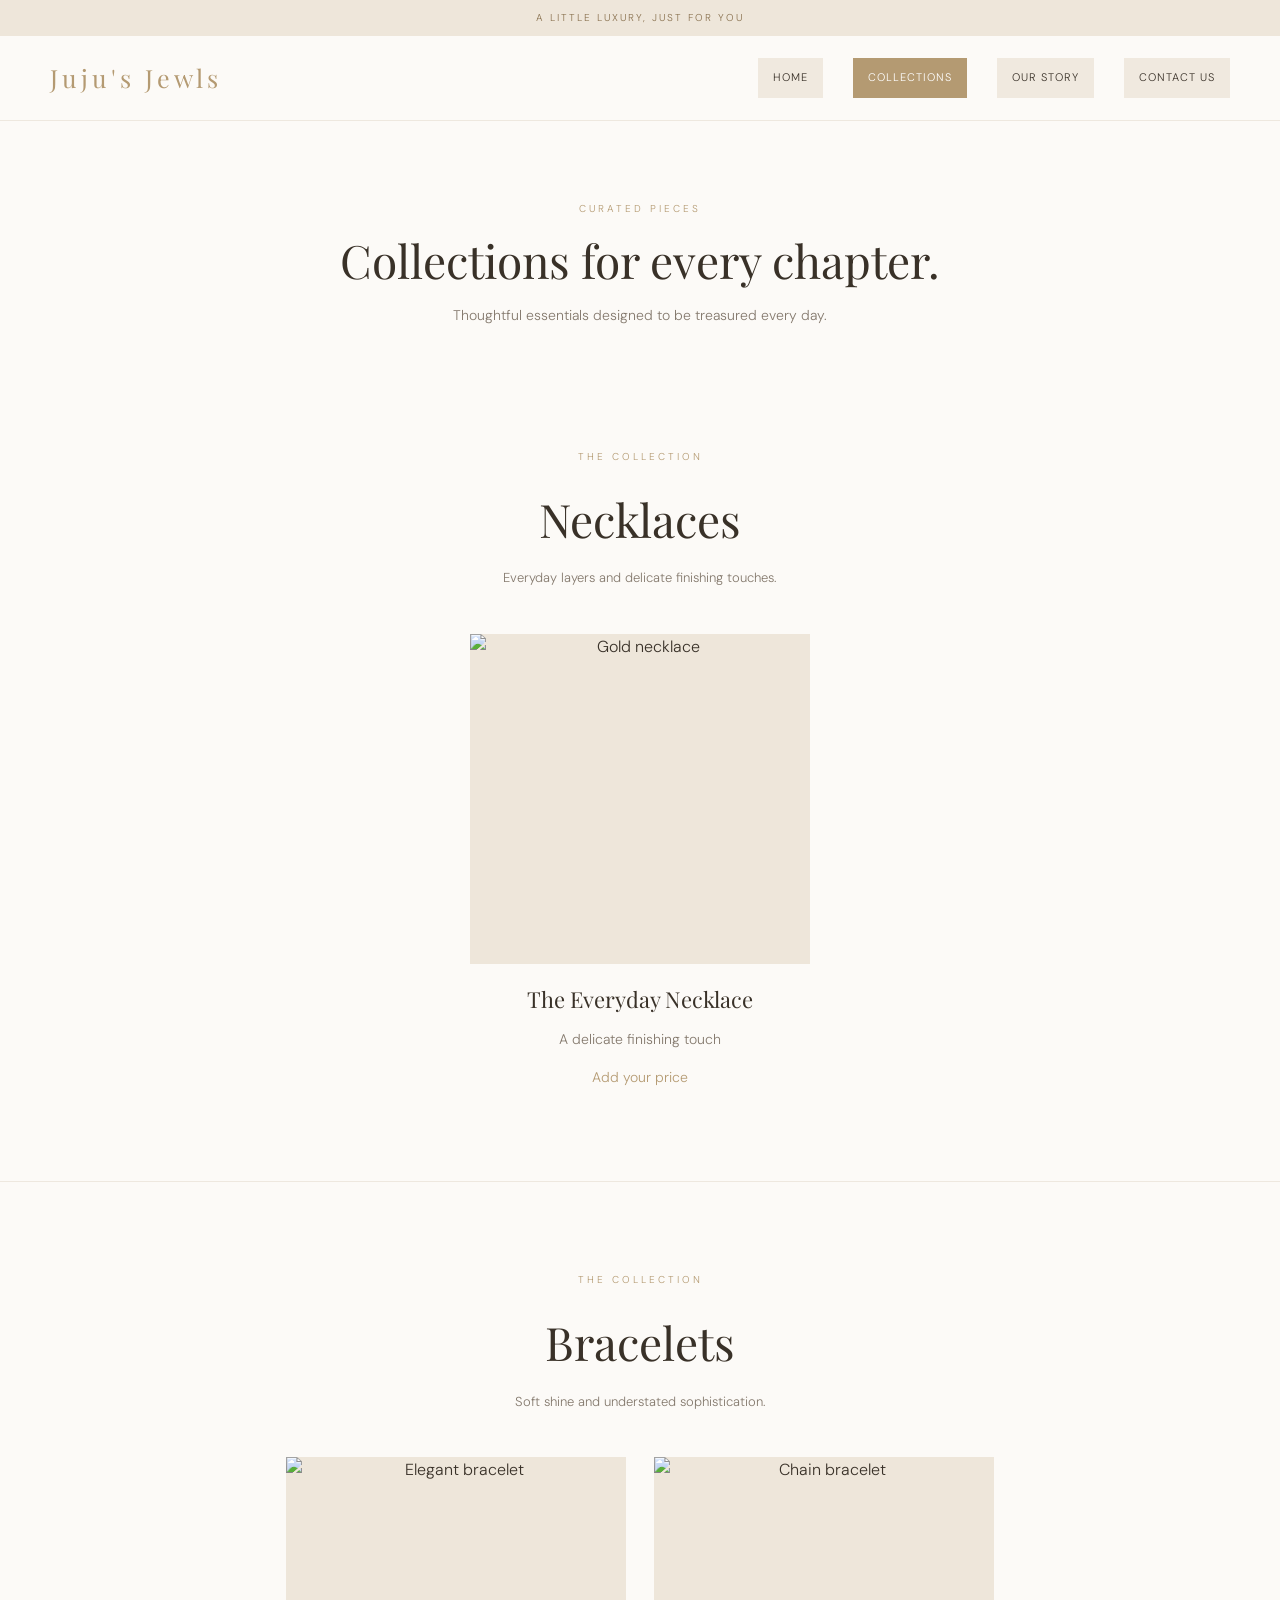
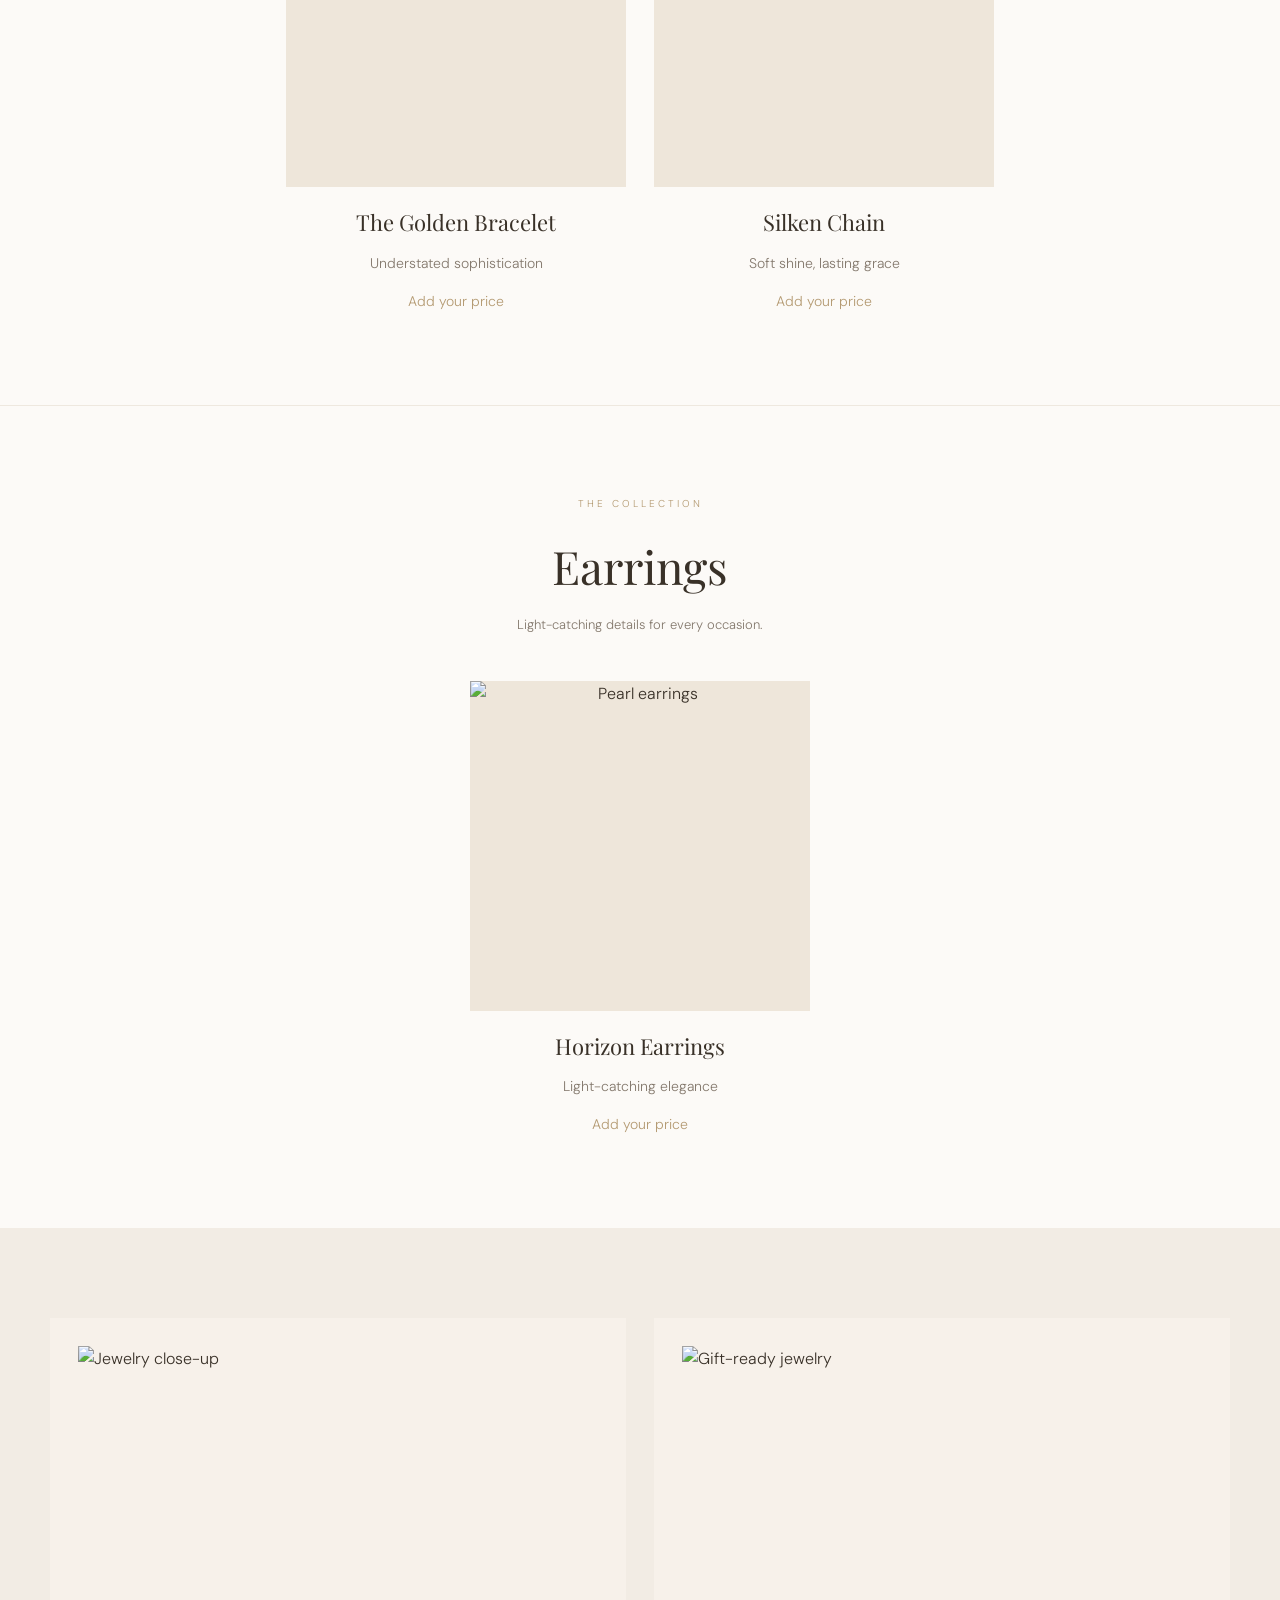
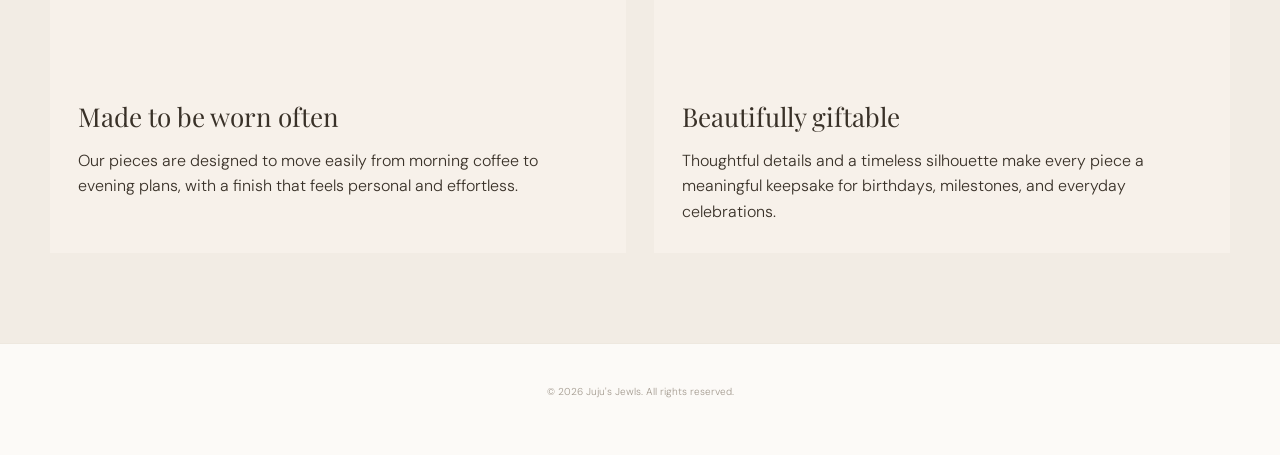
==== collections.html @ a083486d "yay" ====
<!DOCTYPE html>
<html lang="en">
  <head>
    <meta charset="UTF-8" />
    <meta name="viewport" content="width=device-width, initial-scale=1.0" />
    <title>Collections | Juju's Jewls</title>
    <link rel="preconnect" href="https://fonts.googleapis.com" />
    <link rel="preconnect" href="https://fonts.gstatic.com" crossorigin />
    <link href="https://fonts.googleapis.com/css2?family=Playfair+Display:wght@400;500&family=DM+Sans:wght@300;400;500&display=swap" rel="stylesheet" />
    <link rel="stylesheet" href="styles.css" />
  </head>
  <body>
    <div class="announcement">A little luxury, just for you</div>

    <header>
      <div class="container header-inner">
        <span class="logo">Juju's Jewls</span>

        <nav>
          <a href="index.html">Home</a>
          <a href="collections.html" class="active">Collections</a>
          <a href="story.html">Our Story</a>
          <a href="contact.html">Contact Us</a>
        </nav>
      </div>
    </header>

    <main>
      <section class="page-hero">
        <div class="container">
          <div class="eyebrow">Curated pieces</div>
          <h1>Collections for every chapter.</h1>
          <p>Thoughtful essentials designed to be treasured every day.</p>
        </div>
      </section>

      <section class="section jewelry-section" aria-labelledby="necklaces-heading">
        <div class="container">
          <div class="section-header">
            <div class="eyebrow">The collection</div>
            <h2 id="necklaces-heading">Necklaces</h2>
            <p>Everyday layers and delicate finishing touches.</p>
          </div>
          <div class="category-grid">
            <article class="product-card">
              <img src="https://images.unsplash.com/photo-1599643478518-a784e5dc4c8f?auto=format&fit=crop&w=800&q=85" alt="Gold necklace" loading="lazy" />
              <h3>The Everyday Necklace</h3>
              <p>A delicate finishing touch</p>
              <p class="price">Add your price</p>
            </article>
          </div>
        </div>
      </section>

      <section class="section jewelry-section" aria-labelledby="bracelets-heading">
        <div class="container">
          <div class="section-header">
            <div class="eyebrow">The collection</div>
            <h2 id="bracelets-heading">Bracelets</h2>
            <p>Soft shine and understated sophistication.</p>
          </div>
          <div class="category-grid">
            <article class="product-card">
              <img src="https://images.unsplash.com/photo-1611591437281-460bfbe1220a?auto=format&fit=crop&w=800&q=85" alt="Elegant bracelet" loading="lazy" />
              <h3>The Golden Bracelet</h3>
              <p>Understated sophistication</p>
              <p class="price">Add your price</p>
            </article>

            <article class="product-card">
              <img src="https://images.unsplash.com/photo-1617038220319-276d3cfab638?auto=format&fit=crop&w=800&q=85" alt="Chain bracelet" loading="lazy" />
              <h3>Silken Chain</h3>
              <p>Soft shine, lasting grace</p>
              <p class="price">Add your price</p>
            </article>
          </div>
        </div>
      </section>

      <section class="section jewelry-section" aria-labelledby="earrings-heading">
        <div class="container">
          <div class="section-header">
            <div class="eyebrow">The collection</div>
            <h2 id="earrings-heading">Earrings</h2>
            <p>Light-catching details for every occasion.</p>
          </div>
          <div class="category-grid">
            <article class="product-card">
              <img src="https://images.unsplash.com/photo-1523170335258-f5ed11844a49?auto=format&fit=crop&w=800&q=85" alt="Pearl earrings" loading="lazy" />
              <h3>Horizon Earrings</h3>
              <p>Light-catching elegance</p>
              <p class="price">Add your price</p>
            </article>
          </div>
        </div>
      </section>

      <section class="section" style="background: #f2ece4;">
        <div class="container feature-grid">
          <article class="feature-card">
            <img src="https://images.unsplash.com/photo-1535632787350-4e68ef0ac584?auto=format&fit=crop&w=1200&q=85" alt="Jewelry close-up" />
            <h3>Made to be worn often</h3>
            <p>Our pieces are designed to move easily from morning coffee to evening plans, with a finish that feels personal and effortless.</p>
          </article>

          <article class="feature-card">
            <img src="https://images.unsplash.com/photo-1601821765780-754fa98637c1?auto=format&fit=crop&w=1200&q=85" alt="Gift-ready jewelry" />
            <h3>Beautifully giftable</h3>
            <p>Thoughtful details and a timeless silhouette make every piece a meaningful keepsake for birthdays, milestones, and everyday celebrations.</p>
          </article>
        </div>
      </section>
    </main>

    <footer>
      <div class="container">
        <div class="copyright">© <span id="year"></span> Juju's Jewls. All rights reserved.</div>
      </div>
    </footer>

    <script src="script.js"></script>
  </body>
</html>
---- styles.css ----
* {
  margin: 0;
  padding: 0;
  box-sizing: border-box;
}

:root {
  --bg: #fcfaf7;
  --panel: #f2ece4;
  --accent: #b49a72;
  --accent-deep: #91764f;
  --text: #393128;
  --muted: #84796d;
  --line: #eee8df;
  --soft: #f0e9df;
}

html {
  scroll-behavior: smooth;
}

body {
  background: var(--bg);
  color: var(--text);
  font-family: 'DM Sans', sans-serif;
  font-weight: 300;
  line-height: 1.6;
}

a {
  text-decoration: none;
  color: inherit;
}

img {
  display: block;
  max-width: 100%;
}

.container {
  width: min(1180px, calc(100% - 40px));
  margin: 0 auto;
}

.announcement {
  background: #eee6da;
  color: #89714f;
  text-align: center;
  padding: 10px;
  font-size: 10px;
  letter-spacing: 2px;
  text-transform: uppercase;
}

header {
  position: sticky;
  top: 0;
  z-index: 10;
  background: rgba(252, 250, 247, 0.96);
  backdrop-filter: blur(8px);
  border-bottom: 1px solid var(--line);
}

.header-inner {
  display: flex;
  align-items: center;
  justify-content: space-between;
  padding: 22px 0;
}

.logo {
  font-family: 'Playfair Display', serif;
  font-size: 25px;
  letter-spacing: 4px;
  color: var(--accent);
}

nav {
  display: flex;
  align-items: center;
  gap: 30px;
}

nav a {
  padding: 10px 14px;
  border: 1px solid transparent;
  background: var(--soft);
  font-size: 11px;
  letter-spacing: 1px;
  text-transform: uppercase;
  color: var(--text);
  transition: background 0.2s ease, color 0.2s ease, border-color 0.2s ease;
}

nav a:hover:not(.active) {
  background: #e7ddcf;
}

nav a.active {
  background: var(--accent);
  border-color: var(--accent);
  color: white;
}

.hero {
  min-height: 580px;
  display: grid;
  grid-template-columns: 1fr 1fr;
  align-items: center;
  gap: 50px;
  padding: 70px 0;
}

.hero-no-image {
  grid-template-columns: 1fr;
  justify-items: center;
  text-align: center;
}

.hero-text {
  max-width: 470px;
}

.eyebrow {
  color: var(--accent);
  letter-spacing: 3px;
  font-size: 10px;
  text-transform: uppercase;
  margin-bottom: 18px;
}

h1,
h2,
h3 {
  font-family: 'Playfair Display', serif;
  font-weight: 400;
}

h1 {
  font-size: clamp(42px, 5vw, 67px);
  line-height: 1.12;
  margin-bottom: 22px;
}

.hero-text p,
.page-hero p,
.story-copy p,
.contact-copy p,
.section-intro p,
.value-card p,
.product-card p,
.feature-copy p,
.info-block p,
.contact-form p {
  color: var(--muted);
  font-size: 14px;
  line-height: 2;
}

.button,
button {
  display: inline-block;
  padding: 15px 25px;
  background: var(--accent);
  color: white;
  text-transform: uppercase;
  letter-spacing: 2px;
  font-size: 10px;
  border: 1px solid var(--accent);
  cursor: pointer;
  transition: background 0.2s ease, border 0.2s ease;
}

.button:hover,
button:hover {
  background: var(--accent-deep);
  border-color: var(--accent-deep);
}

.button.secondary {
  background: transparent;
  color: var(--text);
  border-color: var(--text);
}

.button.secondary:hover {
  background: var(--text);
  color: white;
}

.hero img,
.story-visual img,
.contact-visual img,
.product-card img,
.feature-card img {
  width: 100%;
  object-fit: cover;
}

.hero img {
  height: 490px;
}

.benefits {
  background: var(--soft);
  padding: 25px 0;
}

.benefits-grid {
  display: flex;
  justify-content: space-around;
  flex-wrap: wrap;
  gap: 15px;
  color: #806d53;
  font-size: 10px;
  letter-spacing: 1.5px;
  text-transform: uppercase;
}

.section {
  padding: 90px 0;
}

.section-header {
  text-align: center;
  margin-bottom: 45px;
}

.section-header h2,
.page-hero h1,
.story-copy h2,
.contact-copy h2 {
  font-size: clamp(32px, 4vw, 46px);
}

.section-header p {
  color: var(--muted);
  margin-top: 12px;
  font-size: 13px;
}

.product-grid,
.feature-grid,
.story-grid,
.contact-grid,
.values-grid {
  display: grid;
  gap: 28px;
}

.product-grid {
  grid-template-columns: repeat(3, minmax(0, 1fr));
}

.jewelry-section + .jewelry-section {
  border-top: 1px solid var(--line);
}

.category-grid {
  display: flex;
  flex-wrap: wrap;
  justify-content: center;
  gap: 28px;
}

.category-grid .product-card {
  width: min(100%, 340px);
}

.product-card {
  text-align: center;
}

.product-card img {
  height: 330px;
  margin-bottom: 18px;
  background: #eee6da;
}

.product-card h3 {
  margin-bottom: 8px;
  font-size: 22px;
}

.product-card .price {
  color: var(--accent) !important;
  margin-top: 10px;
}

.feature-grid {
  grid-template-columns: repeat(2, minmax(0, 1fr));
}

.feature-card {
  background: #f7f1ea;
  padding: 28px;
}

.feature-card img {
  height: 330px;
  margin-bottom: 20px;
}

.feature-card h3 {
  font-size: 26px;
  margin-bottom: 10px;
}

.page-hero {
  padding: 80px 0 30px;
  text-align: center;
}

.page-hero h1 {
  margin-bottom: 14px;
}

.story-grid,
.contact-grid {
  grid-template-columns: 1.1fr 0.9fr;
  align-items: center;
}

.story-visual img,
.contact-visual img {
  height: 500px;
}

.story-copy,
.contact-copy {
  padding: 20px 0;
}

.story-copy h2,
.contact-copy h2 {
  margin-bottom: 18px;
}

.story-copy p + p,
.contact-copy p + p {
  margin-top: 18px;
}

.values-grid {
  grid-template-columns: repeat(3, minmax(0, 1fr));
  margin-top: 40px;
}

.value-card {
  background: var(--panel);
  padding: 28px 22px;
  text-align: center;
}

.value-card h3 {
  margin-bottom: 12px;
  font-size: 24px;
}

.contact-layout {
  display: grid;
  grid-template-columns: 1.1fr 0.9fr;
  gap: 30px;
  align-items: start;
}

.info-stack {
  display: grid;
  gap: 18px;
}

.info-block {
  background: var(--panel);
  min-height: 220px;
  padding: 38px 30px;
  display: flex;
  flex-direction: column;
  justify-content: center;
}

.info-block h3 {
  font-size: 30px;
  margin-bottom: 6px;
}

.info-block p {
  font-size: 18px;
}

.contact-form {
  background: white;
  border: 1px solid var(--line);
  padding: 28px;
}

.form-row {
  display: grid;
  gap: 18px;
  margin-top: 20px;
}

label {
  display: grid;
  gap: 8px;
  color: var(--text);
  font-size: 12px;
  letter-spacing: 1px;
  text-transform: uppercase;
}

input,
textarea {
  width: 100%;
  padding: 14px 15px;
  background: #f9f5f0;
  border: 1px solid #ddd2c5;
  font: inherit;
  color: var(--text);
}

textarea {
  min-height: 140px;
  resize: vertical;
}

.newsletter {
  padding: 80px 0;
  text-align: center;
}

.newsletter h2 {
  font-size: clamp(30px, 4vw, 42px);
  margin-bottom: 12px;
}

.newsletter form {
  display: flex;
  justify-content: center;
  align-items: center;
  width: min(470px, 100%);
  margin: 30px auto 0;
}

.newsletter input {
  flex: 1;
  min-width: 0;
  background: transparent;
}

#message {
  margin-top: 15px;
  color: var(--muted);
  min-height: 24px;
}

footer {
  padding: 40px 20px 55px;
  text-align: center;
  border-top: 1px solid var(--line);
}

footer .logo {
  display: inline-block;
  margin-bottom: 20px;
}

.footer-links {
  display: flex;
  justify-content: center;
  flex-wrap: wrap;
  gap: 22px;
  margin-bottom: 25px;
  font-size: 11px;
  color: var(--muted);
}

.copyright {
  color: #a39a8f;
  font-size: 10px;
}

@media (max-width: 900px) {
  .product-grid,
  .feature-grid,
  .story-grid,
  .contact-grid,
  .contact-layout,
  .values-grid {
    grid-template-columns: 1fr;
  }

  .hero {
    grid-template-columns: 1fr;
    text-align: center;
    padding: 50px 0;
    gap: 30px;
  }

  .hero-text {
    max-width: none;
  }

  .hero img,
  .story-visual img,
  .contact-visual img {
    height: 380px;
  }
}

@media (max-width: 680px) {
  .header-inner {
    flex-direction: column;
    gap: 18px;
  }

  nav {
    flex-wrap: wrap;
    justify-content: center;
    gap: 14px;
  }

  nav a {
    font-size: 9px;
  }

  .section {
    padding: 70px 0;
  }

  .newsletter form {
    flex-direction: column;
    gap: 10px;
  }

  .newsletter button,
  .newsletter input {
    width: 100%;
  }

  .button,
  button {
    width: auto;
  }
}
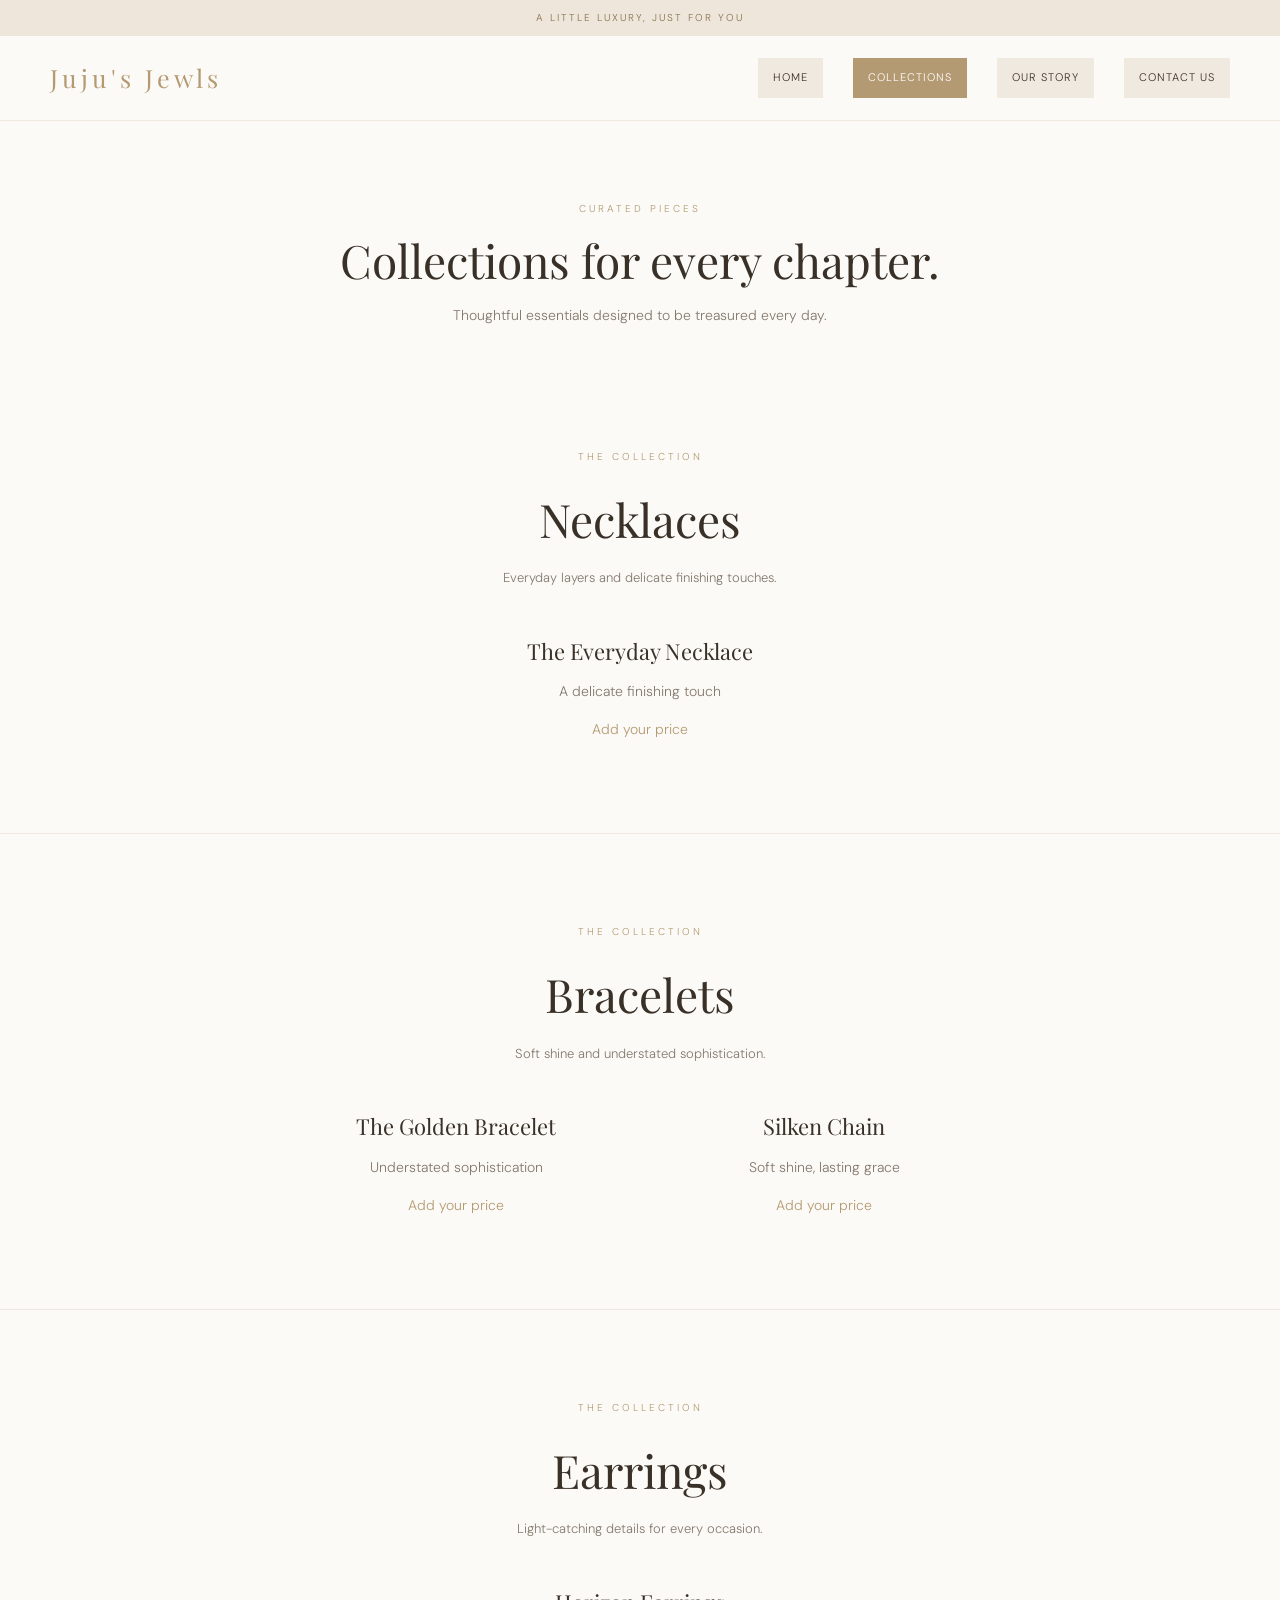
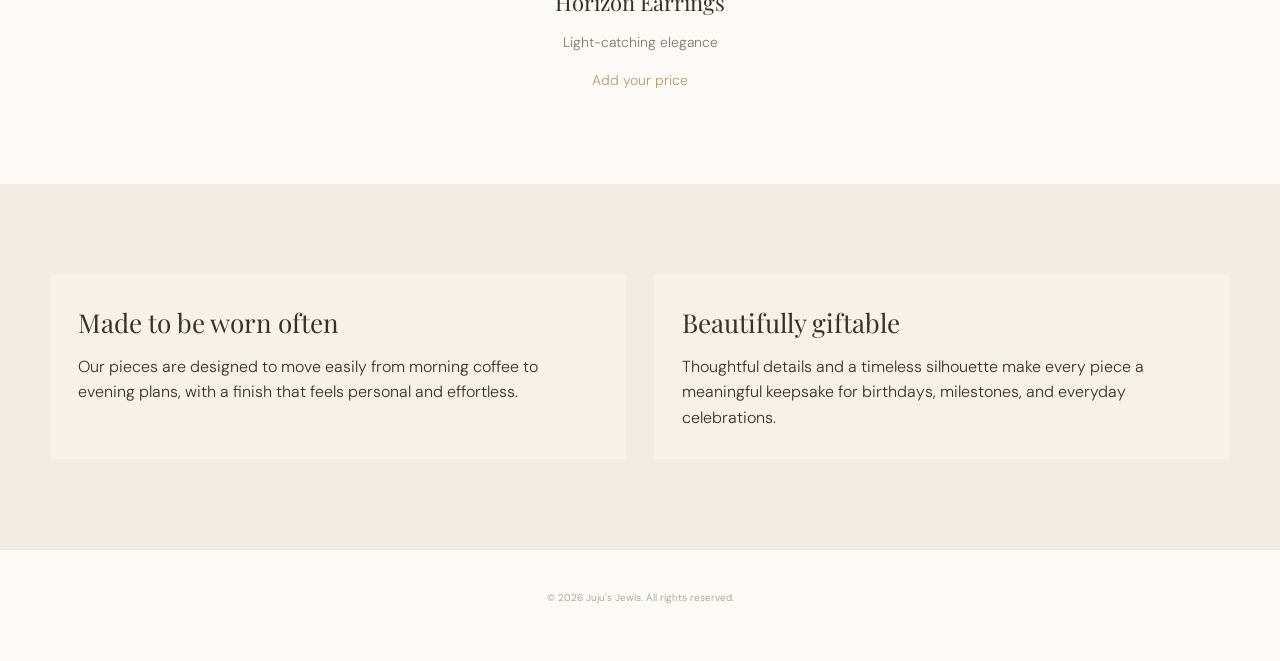
==== commit bbd18daa: "mewo" ====
--- a/collections.html
+++ b/collections.html
@@ -43,7 +43,6 @@
           </div>
           <div class="category-grid">
             <article class="product-card">
-              <img src="https://images.unsplash.com/photo-1599643478518-a784e5dc4c8f?auto=format&fit=crop&w=800&q=85" alt="Gold necklace" loading="lazy" />
               <h3>The Everyday Necklace</h3>
               <p>A delicate finishing touch</p>
               <p class="price">Add your price</p>
@@ -61,14 +60,12 @@
           </div>
           <div class="category-grid">
             <article class="product-card">
-              <img src="https://images.unsplash.com/photo-1611591437281-460bfbe1220a?auto=format&fit=crop&w=800&q=85" alt="Elegant bracelet" loading="lazy" />
               <h3>The Golden Bracelet</h3>
               <p>Understated sophistication</p>
               <p class="price">Add your price</p>
             </article>
 
             <article class="product-card">
-              <img src="https://images.unsplash.com/photo-1617038220319-276d3cfab638?auto=format&fit=crop&w=800&q=85" alt="Chain bracelet" loading="lazy" />
               <h3>Silken Chain</h3>
               <p>Soft shine, lasting grace</p>
               <p class="price">Add your price</p>
@@ -86,7 +83,6 @@
           </div>
           <div class="category-grid">
             <article class="product-card">
-              <img src="https://images.unsplash.com/photo-1523170335258-f5ed11844a49?auto=format&fit=crop&w=800&q=85" alt="Pearl earrings" loading="lazy" />
               <h3>Horizon Earrings</h3>
               <p>Light-catching elegance</p>
               <p class="price">Add your price</p>
@@ -98,13 +94,11 @@
       <section class="section" style="background: #f2ece4;">
         <div class="container feature-grid">
           <article class="feature-card">
-            <img src="https://images.unsplash.com/photo-1535632787350-4e68ef0ac584?auto=format&fit=crop&w=1200&q=85" alt="Jewelry close-up" />
             <h3>Made to be worn often</h3>
             <p>Our pieces are designed to move easily from morning coffee to evening plans, with a finish that feels personal and effortless.</p>
           </article>
 
           <article class="feature-card">
-            <img src="https://images.unsplash.com/photo-1601821765780-754fa98637c1?auto=format&fit=crop&w=1200&q=85" alt="Gift-ready jewelry" />
             <h3>Beautifully giftable</h3>
             <p>Thoughtful details and a timeless silhouette make every piece a meaningful keepsake for birthdays, milestones, and everyday celebrations.</p>
           </article>
--- a/styles.css
+++ b/styles.css
@@ -119,6 +119,15 @@
 
 .hero-text {
   max-width: 470px;
+}
+
+.hero-actions {
+  display: flex;
+  justify-content: center;
+  align-items: center;
+  gap: 14px;
+  margin-top: 28px;
+  flex-wrap: wrap;
 }
 
 .eyebrow {
@@ -341,6 +350,23 @@
   margin-top: 18px;
 }
 
+.detail-list {
+  display: flex;
+  flex-wrap: wrap;
+  gap: 10px;
+  margin: 22px 0 28px;
+}
+
+.detail-list span {
+  background: rgba(180, 154, 114, 0.1);
+  border: 1px solid rgba(145, 118, 79, 0.2);
+  color: var(--accent-deep);
+  padding: 10px 14px;
+  font-size: 10px;
+  letter-spacing: 1.4px;
+  text-transform: uppercase;
+}
+
 .values-grid {
   grid-template-columns: repeat(3, minmax(0, 1fr));
   margin-top: 40px;
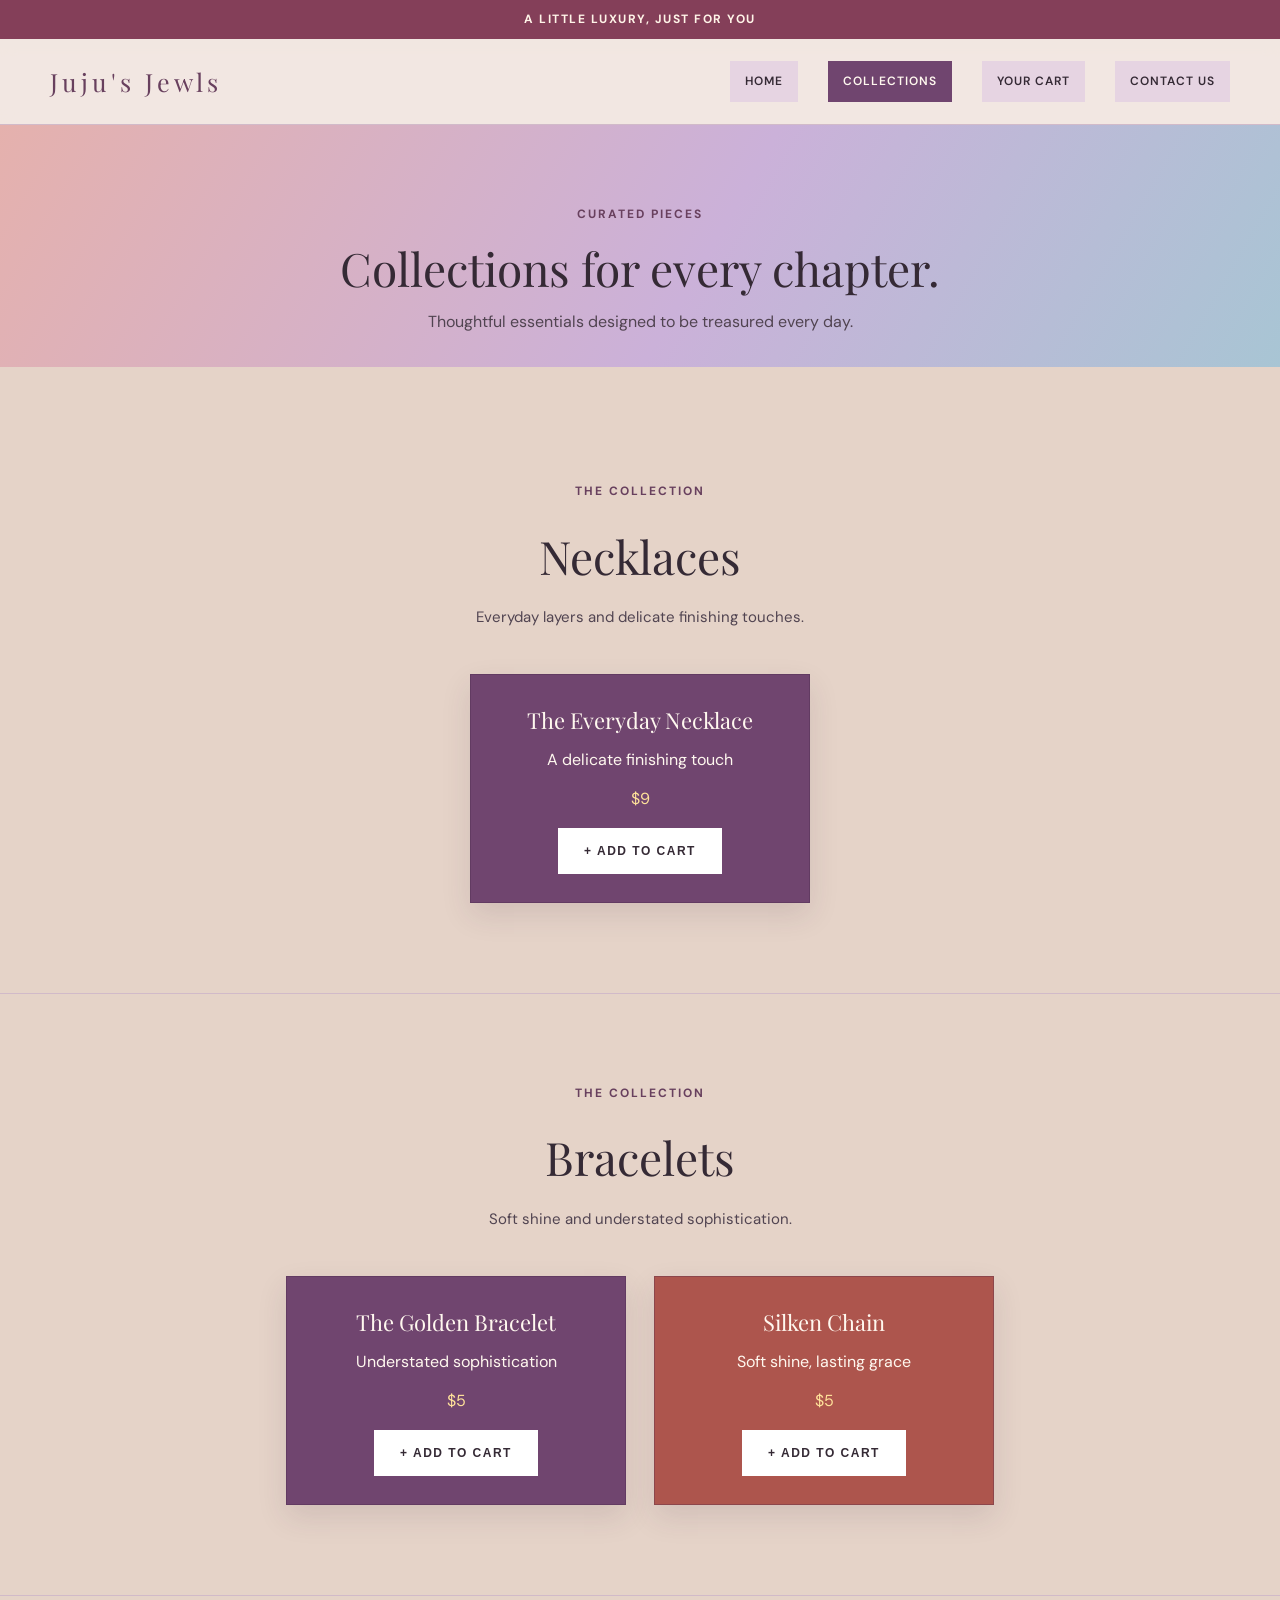
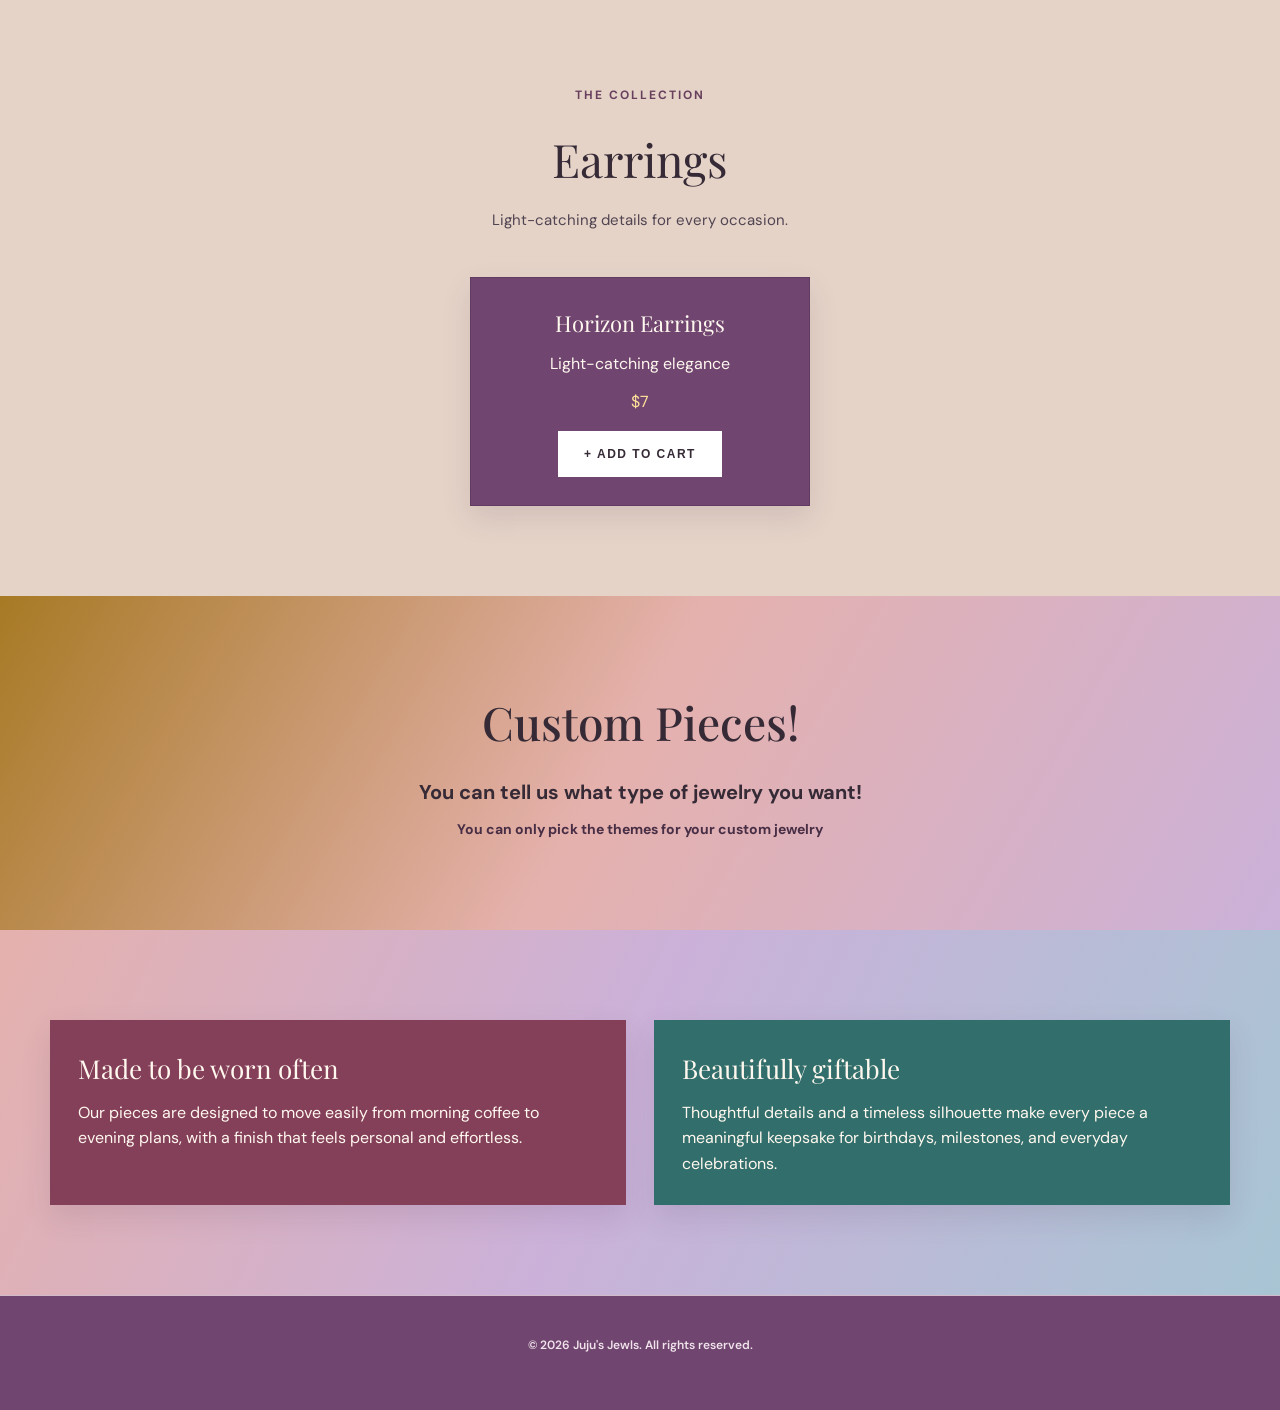
==== commit 73bff85f: "hooray" ====
--- a/collections.html
+++ b/collections.html
@@ -19,7 +19,7 @@
         <nav>
           <a href="index.html">Home</a>
           <a href="collections.html" class="active">Collections</a>
-          <a href="story.html">Our Story</a>
+          <a href="cart.html">Your Cart</a>
           <a href="contact.html">Contact Us</a>
         </nav>
       </div>
@@ -34,6 +34,8 @@
         </div>
       </section>
 
+      <p id="cart-status" class="cart-status container" role="status" aria-live="polite"></p>
+
       <section class="section jewelry-section" aria-labelledby="necklaces-heading">
         <div class="container">
           <div class="section-header">
@@ -45,7 +47,8 @@
             <article class="product-card">
               <h3>The Everyday Necklace</h3>
               <p>A delicate finishing touch</p>
-              <p class="price">Add your price</p>
+              <p class="price">$9</p>
+              <button class="add-to-cart" type="button" data-product-id="everyday-necklace" data-product-name="The Everyday Necklace" data-product-price="9">+ ADD TO CART</button>
             </article>
           </div>
         </div>
@@ -62,13 +65,15 @@
             <article class="product-card">
               <h3>The Golden Bracelet</h3>
               <p>Understated sophistication</p>
-              <p class="price">Add your price</p>
+              <p class="price">$5</p>
+              <button class="add-to-cart" type="button" data-product-id="golden-bracelet" data-product-name="The Golden Bracelet" data-product-price="5">+ ADD TO CART</button>
             </article>
 
             <article class="product-card">
               <h3>Silken Chain</h3>
               <p>Soft shine, lasting grace</p>
-              <p class="price">Add your price</p>
+              <p class="price">$5</p>
+              <button class="add-to-cart" type="button" data-product-id="silken-chain" data-product-name="Silken Chain" data-product-price="5">+ ADD TO CART</button>
             </article>
           </div>
         </div>
@@ -85,13 +90,22 @@
             <article class="product-card">
               <h3>Horizon Earrings</h3>
               <p>Light-catching elegance</p>
-              <p class="price">Add your price</p>
+              <p class="price">$7</p>
+              <button class="add-to-cart" type="button" data-product-id="horizon-earrings" data-product-name="Horizon Earrings" data-product-price="7">+ ADD TO CART</button>
             </article>
           </div>
         </div>
       </section>
 
-      <section class="section" style="background: #f2ece4;">
+      <section class="section custom-pieces-section" aria-labelledby="custom-pieces-heading">
+        <div class="container custom-pieces-copy">
+          <h2 id="custom-pieces-heading">Custom Pieces!</h2>
+          <p class="custom-pieces-intro">You can tell us what type of jewelry you want!</p>
+          <p class="custom-pieces-note">You can only pick the themes for your custom jewelry</p>
+        </div>
+      </section>
+
+      <section class="section pastel-section">
         <div class="container feature-grid">
           <article class="feature-card">
             <h3>Made to be worn often</h3>
--- a/styles.css
+++ b/styles.css
@@ -5,14 +5,25 @@
 }
 
 :root {
-  --bg: #fcfaf7;
-  --panel: #f2ece4;
-  --accent: #b49a72;
-  --accent-deep: #91764f;
-  --text: #393128;
-  --muted: #84796d;
-  --line: #eee8df;
-  --soft: #f0e9df;
+  --bg: #e5d3c8;
+  --panel: #d9c3dc;
+  --accent: #68405e;
+  --accent-deep: #482e45;
+  --text: #352a35;
+  --muted: #514451;
+  --line: #d1bac9;
+  --soft: #e6d4e2;
+  --blush: #e5b1ad;
+  --lavender: #cbb1d9;
+  --mint: #b5cda9;
+  --blue: #a8c5d4;
+  --butter: #e3c477;
+  --berry: #70456f;
+  --wine: #843f59;
+  --teal: #326e6b;
+  --coral: #ad554d;
+  --emerald: #416c50;
+  --gold: #a77a25;
 }
 
 html {
@@ -23,7 +34,7 @@
   background: var(--bg);
   color: var(--text);
   font-family: 'DM Sans', sans-serif;
-  font-weight: 300;
+  font-weight: 400;
   line-height: 1.6;
 }
 
@@ -43,12 +54,13 @@
 }
 
 .announcement {
-  background: #eee6da;
-  color: #89714f;
+  background: var(--wine);
+  color: #fff4e8;
   text-align: center;
   padding: 10px;
-  font-size: 10px;
-  letter-spacing: 2px;
+  font-size: 12px;
+  font-weight: 700;
+  letter-spacing: 1.5px;
   text-transform: uppercase;
 }
 
@@ -56,7 +68,7 @@
   position: sticky;
   top: 0;
   z-index: 10;
-  background: rgba(252, 250, 247, 0.96);
+  background: rgba(242, 232, 227, 0.97);
   backdrop-filter: blur(8px);
   border-bottom: 1px solid var(--line);
 }
@@ -85,7 +97,8 @@
   padding: 10px 14px;
   border: 1px solid transparent;
   background: var(--soft);
-  font-size: 11px;
+  font-size: 12px;
+  font-weight: 600;
   letter-spacing: 1px;
   text-transform: uppercase;
   color: var(--text);
@@ -93,13 +106,13 @@
 }
 
 nav a:hover:not(.active) {
-  background: #e7ddcf;
+  background: var(--lavender);
 }
 
 nav a.active {
-  background: var(--accent);
-  border-color: var(--accent);
-  color: white;
+  background: var(--berry);
+  border-color: var(--berry);
+  color: #fff8ef;
 }
 
 .hero {
@@ -109,6 +122,10 @@
   align-items: center;
   gap: 50px;
   padding: 70px 0;
+  background-image:
+    radial-gradient(ellipse at 18% 20%, rgba(227, 196, 119, 0.52), transparent 42%),
+    radial-gradient(ellipse at 82% 76%, rgba(168, 197, 212, 0.76), transparent 48%),
+    linear-gradient(120deg, #e8c4d9, #e9c2b7 52%, #d5c4e4);
 }
 
 .hero-no-image {
@@ -132,8 +149,9 @@
 
 .eyebrow {
   color: var(--accent);
-  letter-spacing: 3px;
-  font-size: 10px;
+  letter-spacing: 2px;
+  font-size: 12px;
+  font-weight: 700;
   text-transform: uppercase;
   margin-bottom: 18px;
 }
@@ -162,39 +180,40 @@
 .info-block p,
 .contact-form p {
   color: var(--muted);
-  font-size: 14px;
-  line-height: 2;
+  font-size: 16px;
+  line-height: 1.8;
 }
 
 .button,
 button {
   display: inline-block;
   padding: 15px 25px;
-  background: var(--accent);
-  color: white;
+  background: var(--berry);
+  color: #fff8ef;
   text-transform: uppercase;
-  letter-spacing: 2px;
-  font-size: 10px;
-  border: 1px solid var(--accent);
+  letter-spacing: 1.5px;
+  font-size: 12px;
+  font-weight: 700;
+  border: 1px solid #5c375c;
   cursor: pointer;
   transition: background 0.2s ease, border 0.2s ease;
 }
 
 .button:hover,
 button:hover {
-  background: var(--accent-deep);
-  border-color: var(--accent-deep);
+  background: var(--wine);
+  border-color: #6b3047;
 }
 
 .button.secondary {
-  background: transparent;
+  background: var(--gold);
   color: var(--text);
-  border-color: var(--text);
+  border-color: #8d641e;
 }
 
 .button.secondary:hover {
-  background: var(--text);
-  color: white;
+  background: #c89535;
+  color: var(--text);
 }
 
 .hero img,
@@ -211,7 +230,7 @@
 }
 
 .benefits {
-  background: var(--soft);
+  background: var(--emerald);
   padding: 25px 0;
 }
 
@@ -220,14 +239,36 @@
   justify-content: space-around;
   flex-wrap: wrap;
   gap: 15px;
-  color: #806d53;
-  font-size: 10px;
-  letter-spacing: 1.5px;
+  color: #fff6e7;
+  font-size: 12px;
+  font-weight: 700;
+  letter-spacing: 1px;
   text-transform: uppercase;
 }
 
 .section {
   padding: 90px 0;
+}
+
+.pastel-section {
+  background-image:
+    linear-gradient(115deg, #e5b1ad, #cbb1d9 48%, #a8c5d4);
+}
+
+.story-panel {
+  background-image:
+    linear-gradient(115deg, #e3c477, #e5b1ad 55%, #cbb1d9);
+}
+
+.soft-section {
+  background-color: var(--mint);
+  background-image:
+    linear-gradient(120deg, #b5cda9, #a8c5d4 58%, #cbb1d9);
+}
+
+.page-hero {
+  background-image:
+    linear-gradient(120deg, #e5b1ad, #cbb1d9 55%, #a8c5d4);
 }
 
 .section-header {
@@ -245,7 +286,7 @@
 .section-header p {
   color: var(--muted);
   margin-top: 12px;
-  font-size: 13px;
+  font-size: 15px;
 }
 
 .product-grid,
@@ -265,6 +306,34 @@
   border-top: 1px solid var(--line);
 }
 
+.custom-pieces-section {
+  background: linear-gradient(120deg, var(--gold), var(--blush) 48%, var(--lavender));
+  text-align: center;
+}
+
+.custom-pieces-copy {
+  max-width: 760px;
+}
+
+.custom-pieces-copy h2 {
+  margin-bottom: 16px;
+  font-size: clamp(32px, 4vw, 46px);
+  font-weight: 500;
+}
+
+.custom-pieces-intro {
+  color: var(--text);
+  font-size: 20px;
+  font-weight: 700;
+}
+
+.custom-pieces-note {
+  margin-top: 10px;
+  color: var(--accent-deep);
+  font-size: 14px;
+  font-weight: 700;
+}
+
 .category-grid {
   display: flex;
   flex-wrap: wrap;
@@ -278,12 +347,33 @@
 
 .product-card {
   text-align: center;
+  padding: 28px 20px;
+  color: #fff8ef;
+  background-color: var(--berry);
+  border: 1px solid rgba(68, 39, 71, 0.32);
+  box-shadow: 0 12px 28px rgba(67, 42, 66, 0.12);
+}
+
+.product-card:nth-child(3n + 2) {
+  background-color: var(--coral);
+}
+
+.product-card:nth-child(3n) {
+  background-color: var(--teal);
+}
+
+.product-card:nth-child(4n) {
+  background-color: var(--emerald);
+}
+
+.product-card p {
+  color: #fff8ef;
 }
 
 .product-card img {
   height: 330px;
   margin-bottom: 18px;
-  background: #eee6da;
+  background: var(--butter);
 }
 
 .product-card h3 {
@@ -292,8 +382,67 @@
 }
 
 .product-card .price {
-  color: var(--accent) !important;
+  color: #ffe29a !important;
   margin-top: 10px;
+}
+
+.product-card .add-to-cart {
+  margin-top: 14px;
+  background: #fff;
+  color: #352a35;
+  border-color: #fff;
+}
+
+.product-card .add-to-cart:hover {
+  background: #f3ece8;
+  border-color: #e5d8d2;
+}
+
+.cart-status {
+  min-height: 1.6em;
+  color: var(--accent-deep);
+  font-weight: 600;
+}
+
+.cart-section > .container {
+  max-width: 860px;
+}
+
+.cart-section #cart-empty {
+  margin-bottom: 24px;
+  color: var(--muted);
+  font-size: 18px;
+}
+
+.cart-items {
+  display: grid;
+  gap: 16px;
+  margin-bottom: 24px;
+}
+
+.cart-item {
+  display: flex;
+  align-items: center;
+  justify-content: space-between;
+  gap: 24px;
+  padding: 24px;
+  background: var(--panel);
+  border-left: 5px solid var(--berry);
+}
+
+.cart-item h2 {
+  margin-bottom: 8px;
+  font-size: 22px;
+}
+
+.cart-item p {
+  color: var(--muted);
+}
+
+.cart-total {
+  margin-bottom: 24px;
+  font-size: 20px;
+  font-weight: 700;
 }
 
 .feature-grid {
@@ -301,8 +450,10 @@
 }
 
 .feature-card {
-  background: #f7f1ea;
+  color: #fff8ef;
+  background-color: var(--wine);
   padding: 28px;
+  box-shadow: 0 12px 28px rgba(67, 42, 66, 0.12);
 }
 
 .feature-card img {
@@ -310,6 +461,14 @@
   margin-bottom: 20px;
 }
 
+.feature-card:nth-child(2) {
+  background-color: var(--teal);
+}
+
+.feature-card p {
+  color: #fff8ef;
+}
+
 .feature-card h3 {
   font-size: 26px;
   margin-bottom: 10px;
@@ -322,6 +481,10 @@
 
 .page-hero h1 {
   margin-bottom: 14px;
+}
+
+.page-hero .button {
+  margin-top: 24px;
 }
 
 .story-grid,
@@ -358,12 +521,13 @@
 }
 
 .detail-list span {
-  background: rgba(180, 154, 114, 0.1);
-  border: 1px solid rgba(145, 118, 79, 0.2);
-  color: var(--accent-deep);
+  background: var(--gold);
+  border: 1px solid #8d641e;
+  color: #fff8ef;
   padding: 10px 14px;
-  font-size: 10px;
-  letter-spacing: 1.4px;
+  font-size: 12px;
+  font-weight: 700;
+  letter-spacing: 1px;
   text-transform: uppercase;
 }
 
@@ -373,9 +537,23 @@
 }
 
 .value-card {
-  background: var(--panel);
+  color: #fff8ef;
+  background-color: var(--berry);
   padding: 28px 22px;
   text-align: center;
+  box-shadow: 0 12px 28px rgba(67, 42, 66, 0.1);
+}
+
+.value-card:nth-child(2) {
+  background-color: var(--coral);
+}
+
+.value-card:nth-child(3) {
+  background-color: var(--emerald);
+}
+
+.value-card p {
+  color: #fff8ef;
 }
 
 .value-card h3 {
@@ -396,7 +574,8 @@
 }
 
 .info-block {
-  background: var(--panel);
+  background: var(--blue);
+  border-left: 5px solid var(--teal);
   min-height: 220px;
   padding: 38px 30px;
   display: flex;
@@ -414,7 +593,7 @@
 }
 
 .contact-form {
-  background: white;
+  background: #f9f0eb;
   border: 1px solid var(--line);
   padding: 28px;
 }
@@ -429,7 +608,8 @@
   display: grid;
   gap: 8px;
   color: var(--text);
-  font-size: 12px;
+  font-size: 13px;
+  font-weight: 700;
   letter-spacing: 1px;
   text-transform: uppercase;
 }
@@ -438,8 +618,8 @@
 textarea {
   width: 100%;
   padding: 14px 15px;
-  background: #f9f5f0;
-  border: 1px solid #ddd2c5;
+  background: #f2e3ec;
+  border: 1px solid #c9afc2;
   font: inherit;
   color: var(--text);
 }
@@ -483,11 +663,13 @@
   padding: 40px 20px 55px;
   text-align: center;
   border-top: 1px solid var(--line);
+  background: var(--berry);
 }
 
 footer .logo {
   display: inline-block;
   margin-bottom: 20px;
+  color: #f0d5a0;
 }
 
 .footer-links {
@@ -496,13 +678,15 @@
   flex-wrap: wrap;
   gap: 22px;
   margin-bottom: 25px;
-  font-size: 11px;
-  color: var(--muted);
+  font-size: 13px;
+  font-weight: 600;
+  color: #f0e3eb;
 }
 
 .copyright {
-  color: #a39a8f;
-  font-size: 10px;
+  color: #f0e3eb;
+  font-size: 12px;
+  font-weight: 600;
 }
 
 @media (max-width: 900px) {
@@ -546,7 +730,7 @@
   }
 
   nav a {
-    font-size: 9px;
+    font-size: 11px;
   }
 
   .section {
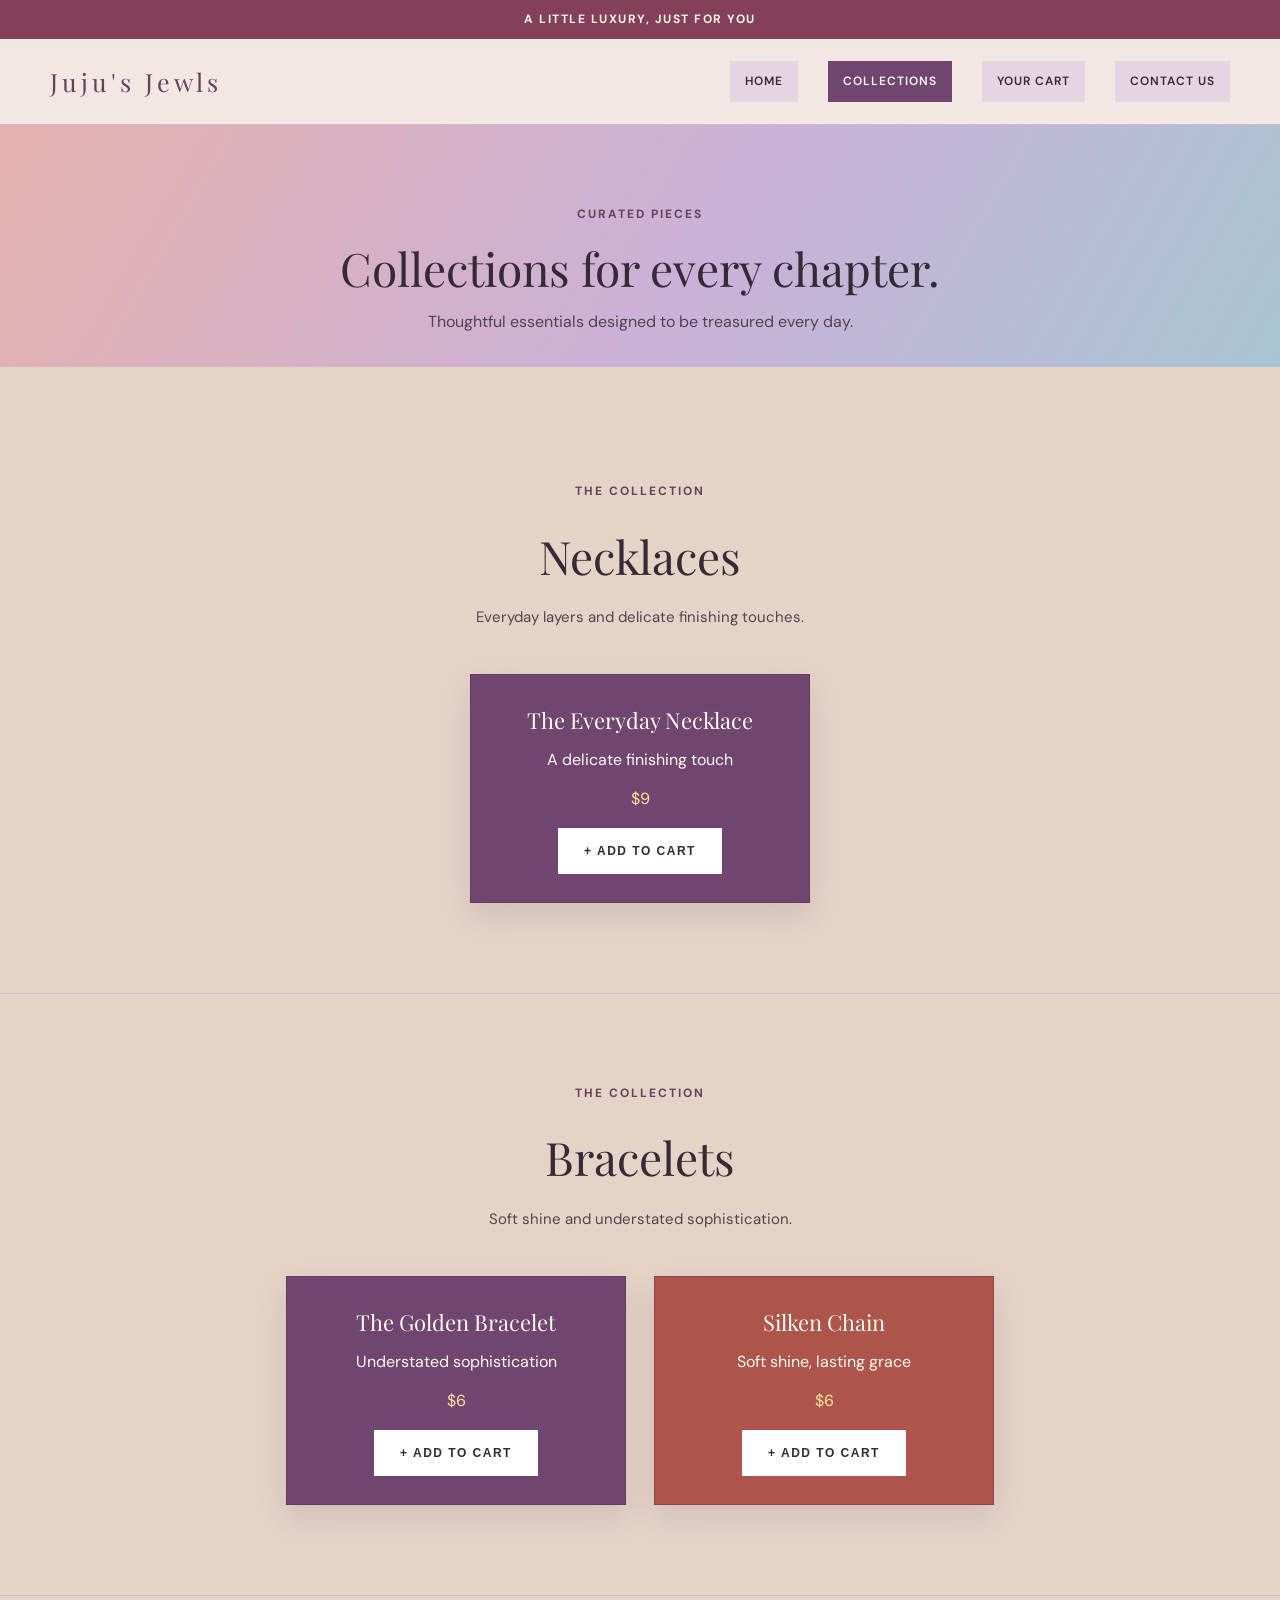
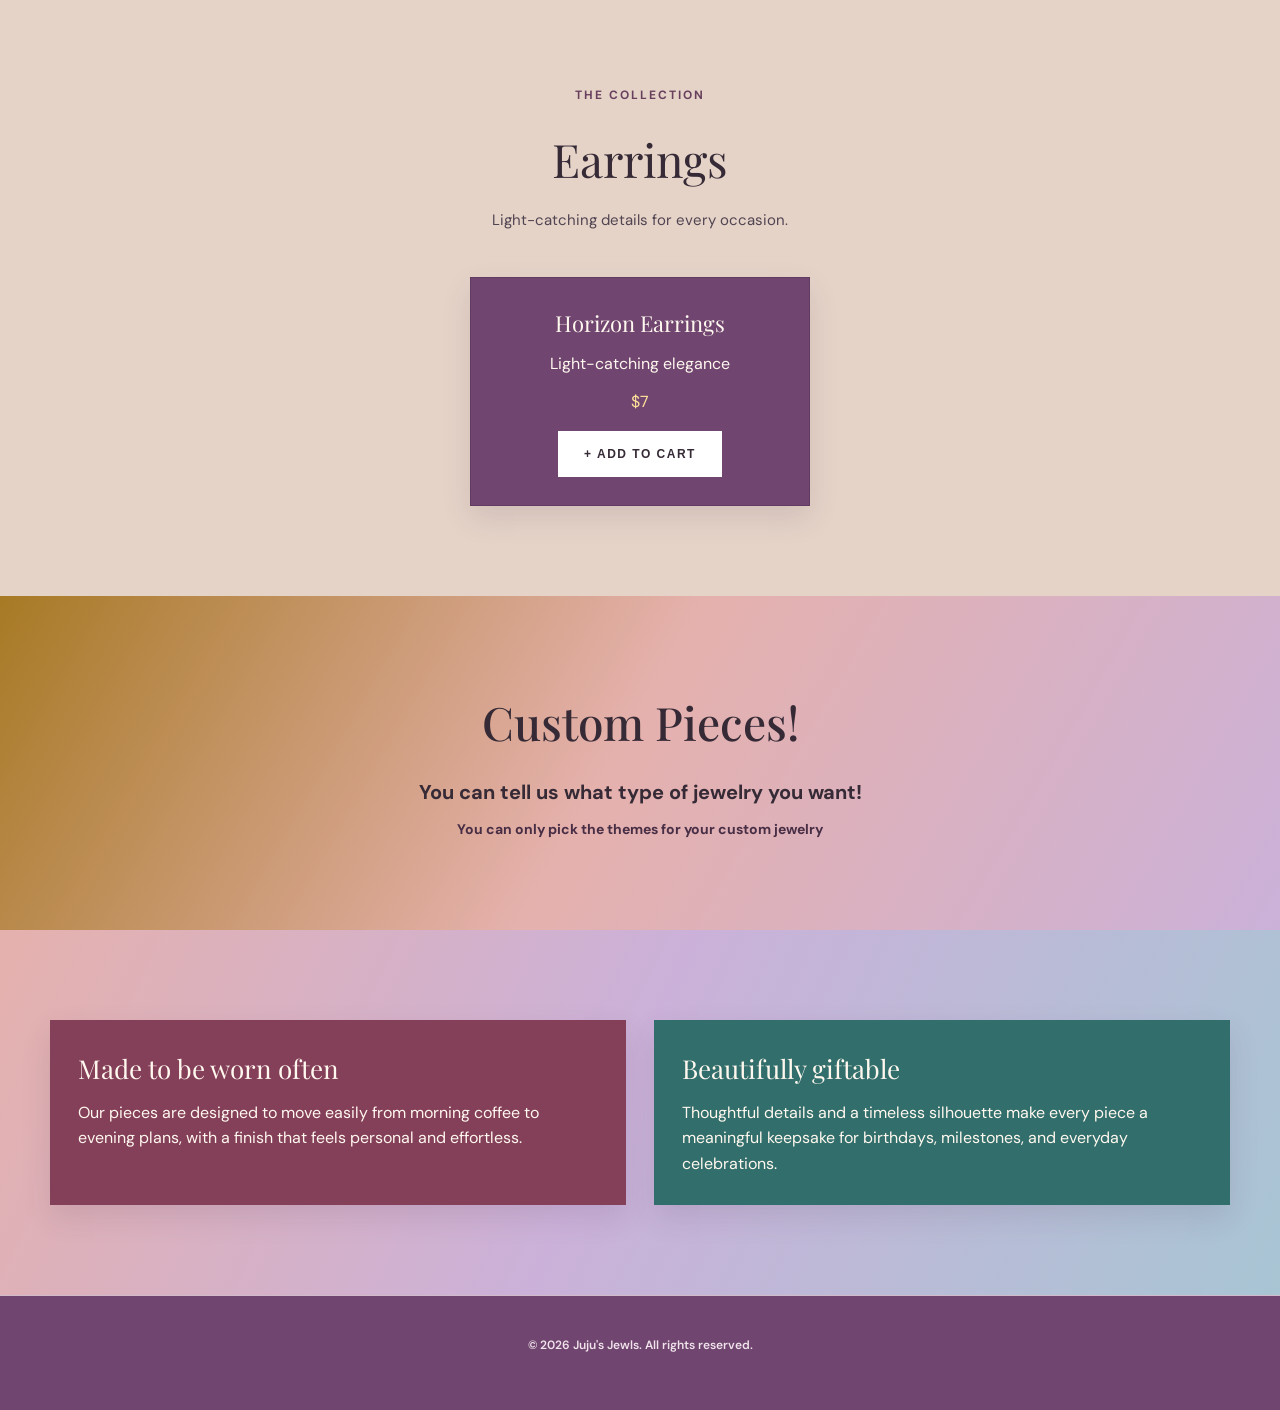
==== commit fa8b850c: "ksjfsdncoimsfkd" ====
--- a/collections.html
+++ b/collections.html
@@ -65,15 +65,15 @@
             <article class="product-card">
               <h3>The Golden Bracelet</h3>
               <p>Understated sophistication</p>
-              <p class="price">$5</p>
-              <button class="add-to-cart" type="button" data-product-id="golden-bracelet" data-product-name="The Golden Bracelet" data-product-price="5">+ ADD TO CART</button>
+              <p class="price">$6</p>
+              <button class="add-to-cart" type="button" data-product-id="golden-bracelet" data-product-name="The Golden Bracelet" data-product-price="6">+ ADD TO CART</button>
             </article>
 
             <article class="product-card">
               <h3>Silken Chain</h3>
               <p>Soft shine, lasting grace</p>
-              <p class="price">$5</p>
-              <button class="add-to-cart" type="button" data-product-id="silken-chain" data-product-name="Silken Chain" data-product-price="5">+ ADD TO CART</button>
+              <p class="price">$6</p>
+              <button class="add-to-cart" type="button" data-product-id="silken-chain" data-product-name="Silken Chain" data-product-price="6">+ ADD TO CART</button>
             </article>
           </div>
         </div>
--- a/styles.css
+++ b/styles.css
@@ -399,9 +399,26 @@
 }
 
 .cart-status {
+  position: sticky;
+  top: 96px;
+  z-index: 11;
   min-height: 1.6em;
   color: var(--accent-deep);
   font-weight: 600;
+}
+
+.cart-status:not(:empty) {
+  width: fit-content;
+  max-width: 100%;
+  margin-left: 16px;
+  padding: 10px 16px;
+  background: var(--accent-deep);
+  color: #fff8ef;
+  box-shadow: 0 8px 24px rgba(53, 42, 53, 0.24);
+}
+
+.cart-status:empty {
+  visibility: hidden;
 }
 
 .cart-section > .container {
@@ -718,6 +735,10 @@
 }
 
 @media (max-width: 680px) {
+  .cart-status {
+    top: 170px;
+  }
+
   .header-inner {
     flex-direction: column;
     gap: 18px;
